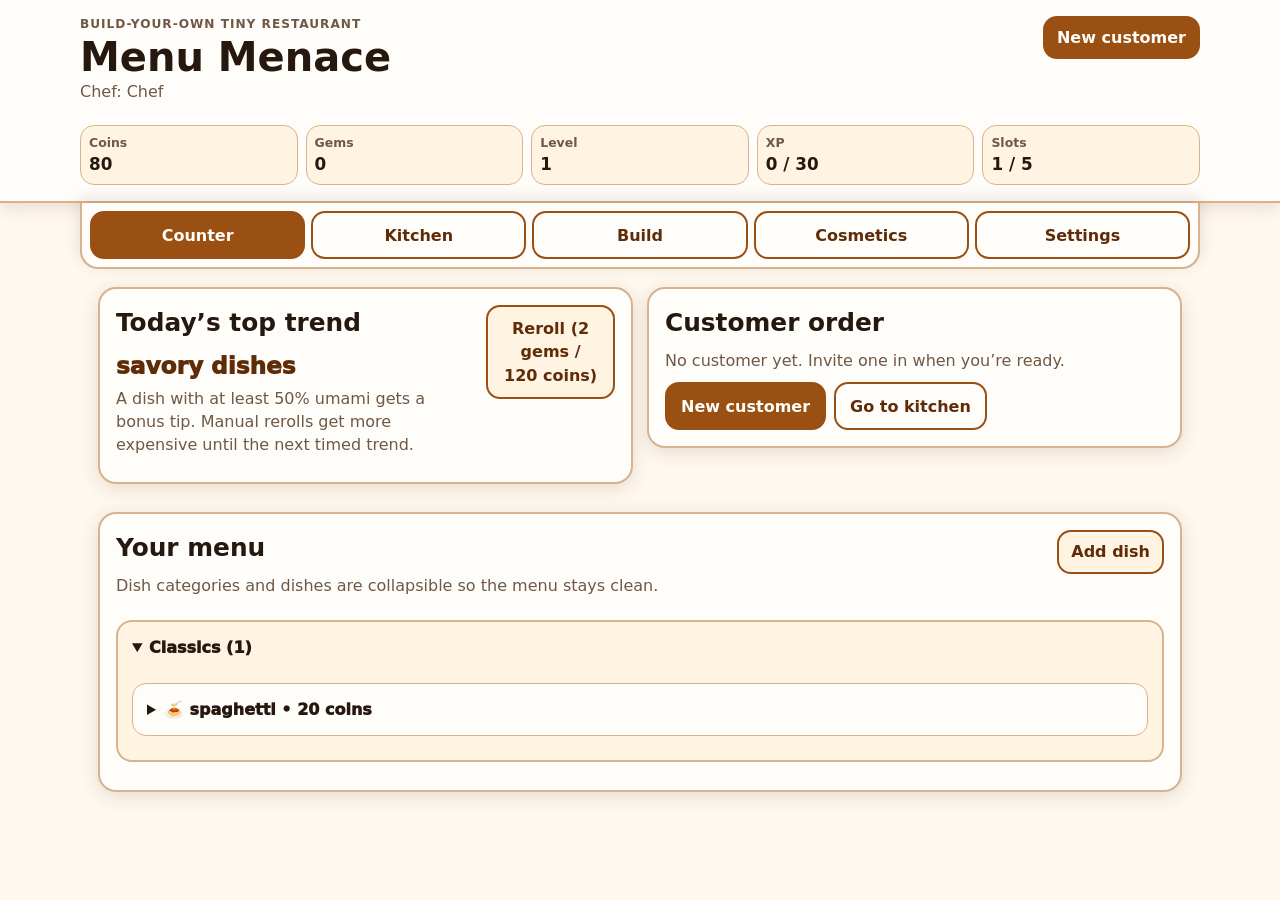
==== index.html @ 8233a8cf "Add files via upload" ====
<!doctype html>
<html lang="en">
<head>
  <meta charset="utf-8">
  <meta name="viewport" content="width=device-width, initial-scale=1, viewport-fit=cover">
  <title>Menu Menace</title>
  <link rel="stylesheet" href="style.css">
  <script src="script.js" defer></script>
</head>
<body>
  <a class="skip-link" href="#main-content">Skip to game</a>

  <header class="app-header">
    <div class="hero-row">
      <div>
        <p class="eyebrow">build-your-own tiny restaurant</p>
        <h1 id="game-title">Menu Menace</h1>
        <p id="chef-line" class="muted">Chef: Chef</p>
      </div>
      <button type="button" id="quick-customer" class="primary compact">New customer</button>
    </div>

    <section class="stats" aria-label="Restaurant stats">
      <div class="stat"><span>Coins</span><strong id="coins-stat">0</strong></div>
      <div class="stat"><span>Gems</span><strong id="gems-stat">0</strong></div>
      <div class="stat"><span>Level</span><strong id="level-stat">1</strong></div>
      <div class="stat"><span>XP</span><strong id="xp-stat">0 / 30</strong></div>
      <div class="stat"><span>Slots</span><strong id="slot-stat">0 / 5</strong></div>
    </section>
  </header>

  <nav class="tabs" aria-label="Game tabs">
    <button type="button" class="tab-button" data-tab="front" aria-selected="true">Counter</button>
    <button type="button" class="tab-button" data-tab="kitchen" aria-selected="false">Kitchen</button>
    <button type="button" class="tab-button" data-tab="customize" aria-selected="false">Build</button>
    <button type="button" class="tab-button" data-tab="cosmetics" aria-selected="false">Cosmetics</button>
    <button type="button" class="tab-button" data-tab="settings" aria-selected="false">Settings</button>
  </nav>

  <main id="main-content">
    <div id="status-message" class="status-message" role="status" aria-live="polite"></div>
    <div id="error-message" class="error-message" role="alert" hidden></div>

    <section id="front" class="tab-panel">
      <article class="card top-card">
        <div>
          <h2>Today’s top trend</h2>
          <p id="trend-text" class="trend-text">Loading...</p>
          <p id="trend-help" class="muted">Trends only use flavor profiles you created or kept.</p>
        </div>
        <button type="button" id="reroll-trend" class="secondary">Reroll</button>
      </article>

      <article class="card">
        <h2>Customer order</h2>
        <div id="customer-bubble" class="speech" hidden>
          <button type="button" id="close-bubble" class="bubble-close" aria-label="Close dialogue">×</button>
          <p id="customer-text"></p>
          <div id="customer-reward" class="reward-line" hidden></div>
        </div>
        <p id="no-order-text" class="muted">No customer yet. Invite one in when you’re ready.</p>
        <div class="button-row">
          <button type="button" id="new-customer" class="primary">New customer</button>
          <button type="button" id="go-kitchen">Go to kitchen</button>
        </div>
      </article>

      <article class="card">
        <div class="section-heading">
          <div>
            <h2>Your menu</h2>
            <p class="muted">Dish categories and dishes are collapsible so the menu stays clean.</p>
          </div>
          <button type="button" id="jump-build-dish" class="secondary compact">Add dish</button>
        </div>
        <div id="menu-list" class="accordion-list"></div>
      </article>
    </section>

    <section id="kitchen" class="tab-panel" hidden>
      <article class="card">
        <h2>Current order</h2>
        <p id="kitchen-order" class="order-text">No active order yet.</p>
        <div id="recipe-helper" class="recipe-helper"></div>
        <div class="button-row">
          <button type="button" id="use-recipe" class="secondary">Use recipe base</button>
          <button type="button" id="clear-pot" class="secondary">Clear pot</button>
        </div>
      </article>

      <article class="card">
        <h2>Cooking pot</h2>
        <p class="muted">Tap ingredients to add them. Dragging still works on computers.</p>
        <div id="pot" class="pot" aria-label="Cooking pot" tabindex="0"></div>
        <div class="button-row">
          <button type="button" id="serve-food" class="primary">Give to customer</button>
        </div>
      </article>

      <article class="card">
        <div class="section-heading">
          <div>
            <h2>Ingredients</h2>
            <p class="muted">Ingredients are grouped into collapsible categories.</p>
          </div>
          <button type="button" id="jump-build-ingredient" class="secondary compact">Add ingredient</button>
        </div>
        <div id="ingredient-buttons" class="accordion-list"></div>
      </article>
    </section>

    <section id="customize" class="tab-panel" hidden>
      <article class="card">
        <h2>Restaurant info</h2>
        <div class="form-grid">
          <label>Restaurant name
            <input id="restaurant-name" type="text" autocomplete="off">
          </label>
          <label>Chef name
            <input id="chef-name" type="text" autocomplete="off">
          </label>
        </div>
        <button type="button" id="save-names" class="primary">Save names</button>
      </article>

      <article class="card">
        <h2>Build from scratch</h2>
        <p class="muted">The game starts with one spaghetti example only. Icons/emojis are optional, and you can delete everything and make your own whole restaurant.</p>

        <details id="flavor-builder" class="builder-panel" open>
          <summary>1. Flavor profiles</summary>
          <p class="muted">Trends are picked only from this list. No spicy trend unless you add spicy.</p>
          <div class="form-grid">
            <label>Descriptor
              <input id="new-flavor-descriptor" type="text" placeholder="spicy">
            </label>
            <label>Noun form
              <input id="new-flavor-form" type="text" placeholder="heat">
            </label>
          </div>
          <button type="button" id="add-flavor">Add flavor</button>
          <div id="flavor-list" class="manage-list"></div>
        </details>

        <details id="ingredient-builder" class="builder-panel">
          <summary>2. Ingredients</summary>
          <div class="form-grid">
            <label>Ingredient name
              <input id="new-ingredient-name" type="text" placeholder="pepperoni">
            </label>
            <label>Collective/plural name
              <input id="new-ingredient-collective" type="text" placeholder="pepperoni slices">
            </label>
            <label>Optional icon / emoji
              <input id="new-ingredient-icon" type="text" placeholder="🍅" inputmode="text" autocomplete="off">
            </label>
            <label>Ingredient category
              <input id="new-ingredient-category" type="text" placeholder="Toppings" value="Ingredients">
            </label>
          </div>
          <fieldset>
            <legend>Flavor amounts</legend>
            <p class="muted small-text">Use 0 to 100. It does not have to add up perfectly.</p>
            <div id="ingredient-flavor-inputs" class="small-form-grid"></div>
          </fieldset>
          <button type="button" id="add-ingredient">Add ingredient</button>
          <div id="ingredient-manage-list" class="accordion-list"></div>
        </details>

        <details id="dish-builder" class="builder-panel">
          <summary>3. Dishes</summary>
          <div class="form-grid">
            <label>Dish name
              <input id="new-dish-name" type="text" placeholder="hamburger">
            </label>
            <label>Optional icon / emoji
              <input id="new-dish-icon" type="text" placeholder="🍔" inputmode="text" autocomplete="off">
            </label>
            <label>Dish category
              <input id="new-dish-category" type="text" placeholder="Sandwiches">
            </label>
            <label>Dish wording
              <select id="new-dish-kind">
                <option value="single">a/an dish, like a hamburger</option>
                <option value="collective">some dish, like some pizza or spaghetti</option>
              </select>
            </label>
            <label>Price in coins
              <input id="new-dish-price" type="number" min="1" value="25">
            </label>
          </div>
          <fieldset>
            <legend>Base recipe</legend>
            <div id="dish-base-ingredients" class="check-list"></div>
          </fieldset>
          <fieldset>
            <legend>Optional ingredients customers may request</legend>
            <div id="dish-optional-ingredients" class="check-list"></div>
          </fieldset>
          <button type="button" id="add-dish">Add dish</button>
          <div id="dish-manage-list" class="accordion-list"></div>
        </details>
      </article>
    </section>

    <section id="cosmetics" class="tab-panel" hidden>
      <article class="card">
        <h2>Cosmetics</h2>
        <p class="muted">Spend gems on restaurant looks. These only change the vibe, not the difficulty.</p>
        <div id="theme-list" class="theme-list"></div>
      </article>

      <article class="card">
        <h2>How to get gems</h2>
        <p>Level up by serving customers. Every level gives gems equal to your new level, so level 2 gives 2 gems, level 20 gives 20 gems, and so on.</p>
        <p class="muted">Rerolling trends can also spend gems, so save some if you want new themes.</p>
      </article>
    </section>

    <section id="settings" class="tab-panel" hidden>
      <article class="card">
        <h2>Menu slots</h2>
        <p id="slot-info"></p>
        <button type="button" id="buy-slot" class="primary">Buy next slot</button>
      </article>


      <article class="card">
        <h2>Save file</h2>
        <p class="muted">Export downloads a save named after your restaurant and chef, like <strong>Little Pizzeria - Maria.menu-menace-save.json</strong>.</p>
        <div class="button-row">
          <button type="button" id="export-save" class="primary">Export save</button>
          <label class="file-button">Import save
            <input id="import-save" type="file" accept=".json,.menu-menace-save,application/json">
          </label>
        </div>
        <textarea id="save-text" placeholder="Export text appears here for copy/paste backup."></textarea>
        <div class="button-row">
          <button type="button" id="copy-save-text" class="secondary">Copy save text</button>
          <button type="button" id="import-save-text" class="secondary">Import from text box</button>
        </div>
      </article>

      <article class="card danger-zone">
        <h2>Fresh starts</h2>
        <p class="muted">Starter reset gives you only the spaghetti example. Blank start removes every flavor, ingredient, and dish.</p>
        <div class="button-row">
          <button type="button" id="reset-starter" class="danger">Reset to spaghetti starter</button>
          <button type="button" id="start-blank" class="danger">Start totally blank</button>
        </div>
      </article>
    </section>
  </main>


  <div id="edit-modal" class="modal-backdrop" hidden>
    <div class="modal-card" role="dialog" aria-modal="true" aria-labelledby="modal-title">
      <h2 id="modal-title">Edit details</h2>
      <div id="modal-body"></div>
      <div class="button-row modal-actions">
        <button type="button" id="modal-save" class="primary">Save changes</button>
        <button type="button" id="modal-cancel" class="secondary">Cancel</button>
      </div>
    </div>
  </div>

  <noscript>
    <div class="noscript-warning">This game needs JavaScript enabled. Open index.html in Safari or Chrome from the unzipped folder.</div>
  </noscript>
</body>
</html>
---- style.css ----
:root {
  --bg: #fff8ef;
  --panel: #fffdf9;
  --panel-soft: #fff3e2;
  --text: #26180f;
  --muted: #6f5845;
  --border: #d7b38d;
  --accent: #9a4f13;
  --accent-strong: #5f2c08;
  --good: #126d3b;
  --danger: #a82121;
  --shadow: rgba(78, 40, 12, .14);
  --radius: 18px;
}

body.theme-berry {
  --bg: #fff2f8;
  --panel: #fffafd;
  --panel-soft: #ffe4f1;
  --border: #d99abb;
  --accent: #a31862;
  --accent-strong: #67103f;
  --shadow: rgba(83, 13, 52, .14);
}

body.theme-mint {
  --bg: #effcf5;
  --panel: #fbfffd;
  --panel-soft: #ddf8e9;
  --border: #8bcda9;
  --accent: #08713d;
  --accent-strong: #044b29;
  --shadow: rgba(0, 76, 40, .14);
}

body.theme-lavender {
  --bg: #faf5ff;
  --panel: #fffbff;
  --panel-soft: #f1e4ff;
  --border: #c4a0e8;
  --accent: #7c3ca2;
  --accent-strong: #4c176b;
  --shadow: rgba(74, 18, 105, .14);
}

body.theme-night {
  --bg: #101827;
  --panel: #1b2535;
  --panel-soft: #111827;
  --text: #fffaf3;
  --muted: #d6d3cc;
  --border: #4a5b73;
  --accent: #93c5fd;
  --accent-strong: #dbeafe;
  --good: #8ff0b5;
  --danger: #fca5a5;
  --shadow: rgba(0, 0, 0, .3);
}

* { box-sizing: border-box; }
html { scroll-behavior: smooth; }
body {
  margin: 0;
  background: var(--bg);
  color: var(--text);
  font-family: system-ui, -apple-system, BlinkMacSystemFont, "Segoe UI", sans-serif;
  line-height: 1.45;
  padding-bottom: 84px;
}

.skip-link {
  position: absolute;
  left: -999px;
  top: 8px;
  background: var(--accent);
  color: var(--panel);
  padding: 10px;
  border-radius: 10px;
  z-index: 100;
}
.skip-link:focus { left: 8px; }

.app-header {
  background: var(--panel);
  border-bottom: 2px solid var(--border);
  box-shadow: 0 4px 16px var(--shadow);
  padding: 16px;
}

.hero-row {
  display: flex;
  align-items: start;
  justify-content: space-between;
  gap: 12px;
  max-width: 1120px;
  margin: 0 auto 12px;
}

h1, h2, h3, p { margin-top: 0; }
h1 { margin-bottom: 2px; font-size: clamp(1.55rem, 5vw, 2.5rem); line-height: 1.05; }
h2 { margin-bottom: 8px; font-size: clamp(1.22rem, 3.2vw, 1.55rem); }
h3 { margin-bottom: 6px; font-size: 1.05rem; }
p { margin-bottom: 10px; }

.eyebrow {
  margin-bottom: 2px;
  color: var(--muted);
  font-size: .76rem;
  font-weight: 900;
  letter-spacing: .08em;
  text-transform: uppercase;
}

.muted { color: var(--muted); }
.small-text { font-size: .92rem; }

.stats {
  display: grid;
  grid-template-columns: repeat(5, minmax(0, 1fr));
  gap: 8px;
  max-width: 1120px;
  margin: 0 auto;
}

.stat {
  background: var(--panel-soft);
  border: 1px solid var(--border);
  border-radius: 14px;
  padding: 8px;
  min-height: 58px;
}
.stat span {
  display: block;
  color: var(--muted);
  font-size: .78rem;
  font-weight: 800;
}
.stat strong { display: block; font-size: 1.05rem; }

.tabs {
  position: fixed;
  left: 0;
  right: 0;
  bottom: 0;
  z-index: 20;
  display: grid;
  grid-template-columns: repeat(5, 1fr);
  gap: 6px;
  padding: 8px max(8px, env(safe-area-inset-left)) max(8px, env(safe-area-inset-bottom)) max(8px, env(safe-area-inset-right));
  background: var(--panel);
  border-top: 2px solid var(--border);
  box-shadow: 0 -4px 16px var(--shadow);
}

main {
  max-width: 1120px;
  margin: 0 auto;
  padding: 14px;
}

.tab-panel[hidden] { display: none; }

.card {
  background: var(--panel);
  border: 2px solid var(--border);
  border-radius: var(--radius);
  box-shadow: 0 4px 18px var(--shadow);
  padding: 16px;
  margin-bottom: 14px;
}

.top-card, .section-heading {
  display: flex;
  justify-content: space-between;
  align-items: start;
  gap: 12px;
}

button, input, select, textarea { font: inherit; }
button, .file-button {
  border: 2px solid var(--accent);
  border-radius: 14px;
  background: var(--panel);
  color: var(--accent-strong);
  cursor: pointer;
  font-weight: 850;
  min-height: 48px;
  padding: 10px 14px;
  text-align: center;
}
button:hover, button:focus-visible, .file-button:hover, .file-button:focus-within,
input:focus, select:focus, textarea:focus, summary:focus-visible {
  outline: 4px solid var(--border);
  outline-offset: 2px;
}
button.primary, button[aria-selected="true"] {
  background: var(--accent);
  color: var(--panel);
}
button.secondary { background: var(--panel-soft); }
button.danger { border-color: var(--danger); color: var(--danger); }
button.compact { min-height: 42px; padding: 8px 12px; }
button:disabled { opacity: .55; cursor: not-allowed; }

.button-row {
  display: flex;
  flex-wrap: wrap;
  gap: 8px;
  align-items: center;
}

.status-message:not(:empty), .error-message, .noscript-warning {
  border-radius: 14px;
  padding: 12px;
  margin-bottom: 12px;
  font-weight: 800;
}
.status-message:not(:empty) { background: var(--panel-soft); border: 2px solid var(--border); }
.error-message, .noscript-warning { background: #fff1f1; border: 2px solid var(--danger); color: #691515; }

.speech {
  position: relative;
  background: var(--panel-soft);
  border: 3px solid var(--accent);
  border-radius: 18px;
  padding: 14px 48px 14px 14px;
  margin-bottom: 12px;
}
.speech p { margin: 0; font-size: 1.05rem; font-weight: 700; }
.reward-line {
  margin-top: 10px;
  padding-top: 10px;
  border-top: 2px solid var(--border);
  color: var(--good);
  font-weight: 950;
}
.bubble-close {
  position: absolute;
  top: 8px;
  right: 8px;
  min-height: 34px;
  width: 34px;
  padding: 0;
  border-radius: 50%;
}

.trend-text {
  font-size: 1.45rem;
  font-weight: 950;
  color: var(--accent-strong);
  margin-bottom: 4px;
}

.form-grid, .small-form-grid {
  display: grid;
  grid-template-columns: repeat(auto-fit, minmax(210px, 1fr));
  gap: 10px;
  margin-bottom: 12px;
}
.small-form-grid { grid-template-columns: repeat(auto-fit, minmax(135px, 1fr)); }
label { display: grid; gap: 5px; font-weight: 800; }
input, select, textarea {
  width: 100%;
  border: 2px solid var(--border);
  border-radius: 12px;
  background: var(--panel);
  color: var(--text);
  min-height: 46px;
  padding: 10px;
}
textarea { min-height: 160px; resize: vertical; margin-top: 10px; font-family: ui-monospace, SFMono-Regular, Menlo, monospace; font-size: .9rem; }
fieldset {
  border: 2px solid var(--border);
  border-radius: 14px;
  padding: 12px;
  margin: 12px 0;
}
legend { font-weight: 950; }

.builder-panel, .accordion {
  border: 2px solid var(--border);
  border-radius: 16px;
  background: var(--panel-soft);
  margin: 12px 0;
  overflow: hidden;
}
.builder-panel > summary, .accordion > summary, .dish-detail > summary {
  cursor: pointer;
  font-weight: 950;
  padding: 14px;
  min-height: 48px;
}
.builder-panel > *:not(summary), .accordion-content {
  padding: 0 14px 14px;
}
.accordion-list { display: grid; gap: 10px; }
.dish-detail {
  border: 1px solid var(--border);
  border-radius: 14px;
  background: var(--panel);
  margin: 10px 0;
  overflow: hidden;
}
.dish-body { padding: 0 14px 14px; }

.manage-list { display: grid; gap: 8px; margin-top: 12px; }
.manage-item, .ingredient-card, .tag {
  background: var(--panel);
  border: 1px solid var(--border);
  border-radius: 14px;
  padding: 10px;
}
.manage-item {
  display: grid;
  grid-template-columns: minmax(0, 1fr) auto;
  align-items: center;
  gap: 10px;
}
.manage-main { min-width: 0; }
.manage-actions { display: flex; flex-wrap: wrap; gap: 8px; justify-content: flex-end; }

.ingredient-grid {
  display: grid;
  grid-template-columns: repeat(auto-fit, minmax(240px, 1fr));
  gap: 8px;
}
.ingredient-card {
  width: 100%;
  text-align: left;
  color: var(--text);
  min-height: 74px;
  word-break: normal;
}
.ingredient-card strong, .item-name { display: block; margin-bottom: 4px; font-size: 1.06rem; }

.check-list {
  display: grid;
  grid-template-columns: repeat(auto-fit, minmax(190px, 1fr));
  gap: 8px;
}
.check-row {
  display: flex;
  align-items: center;
  gap: 8px;
  border: 1px solid var(--border);
  background: var(--panel);
  border-radius: 12px;
  padding: 8px;
  font-weight: 750;
}
.check-row input { width: 22px; height: 22px; min-height: 22px; }

.pot {
  min-height: 110px;
  border: 3px dashed var(--border);
  border-radius: 18px;
  background: var(--panel-soft);
  padding: 12px;
  display: flex;
  flex-wrap: wrap;
  gap: 8px;
  align-items: start;
  margin-bottom: 12px;
}
.pot.dragover { border-color: var(--accent); }
.pot-empty { margin: 0; color: var(--muted); font-weight: 800; }
.tag { display: inline-flex; gap: 8px; align-items: center; font-weight: 850; }
.tag button { min-height: 34px; padding: 4px 8px; border-radius: 10px; }

.recipe-helper ul { padding-left: 20px; margin-bottom: 12px; }
.order-text { font-weight: 800; }
.theme-list {
  display: grid;
  grid-template-columns: repeat(auto-fit, minmax(155px, 1fr));
  gap: 8px;
}
.theme-button { min-height: 76px; }

.file-button { display: inline-flex; align-items: center; justify-content: center; }
.file-button input { position: absolute; width: 1px; height: 1px; opacity: 0; pointer-events: none; }
.danger-zone { border-color: var(--danger); }

@media (min-width: 1050px) {
  body { padding-bottom: 0; }
  .tabs {
    position: sticky;
    top: 0;
    max-width: 1120px;
    margin: 0 auto;
    border: 2px solid var(--border);
    border-top: 0;
    border-radius: 0 0 18px 18px;
    padding: 8px;
  }
  main { padding: 18px; }
  .tab-panel {
    display: grid;
    grid-template-columns: repeat(2, minmax(0, 1fr));
    gap: 14px;
    align-items: start;
  }
  .tab-panel[hidden] { display: none; }
  .tab-panel > .card:nth-child(3), #customize > .card:nth-child(2), #settings > .card:nth-child(2), #settings > .card:nth-child(3), #cosmetics > .card:nth-child(1) {
    grid-column: 1 / -1;
  }
}

@media (max-width: 620px) {
  .app-header { padding: 12px; }
  .hero-row { display: block; }
  #quick-customer { width: 100%; margin-top: 10px; }
  .stats { grid-template-columns: repeat(2, minmax(0, 1fr)); }
  .stat:last-child { grid-column: 1 / -1; }
  .top-card, .section-heading { display: block; }
  .top-card button, .section-heading button, .button-row button, .file-button { width: 100%; }
  .manage-item { grid-template-columns: 1fr; }
  .manage-actions { justify-content: stretch; }
  .manage-actions button { flex: 1 1 120px; }
  .ingredient-grid { grid-template-columns: 1fr; }
  .tabs button { padding-left: 6px; padding-right: 6px; font-size: .92rem; }
}

.modal-backdrop {
  position: fixed;
  inset: 0;
  z-index: 50;
  background: rgba(20, 12, 6, .45);
  padding: 16px;
  overflow: auto;
}
.modal-card {
  max-width: 760px;
  margin: 24px auto;
  background: var(--panel);
  border: 2px solid var(--border);
  border-radius: var(--radius);
  box-shadow: 0 12px 40px rgba(0, 0, 0, .25);
  padding: 16px;
}
.modal-form {
  display: grid;
  gap: 12px;
}
.modal-form fieldset {
  margin: 0;
}
.modal-actions {
  margin-top: 14px;
}
@media (max-width: 620px) {
  .modal-backdrop { padding: 8px; }
  .modal-card { margin: 8px auto; padding: 12px; }
}
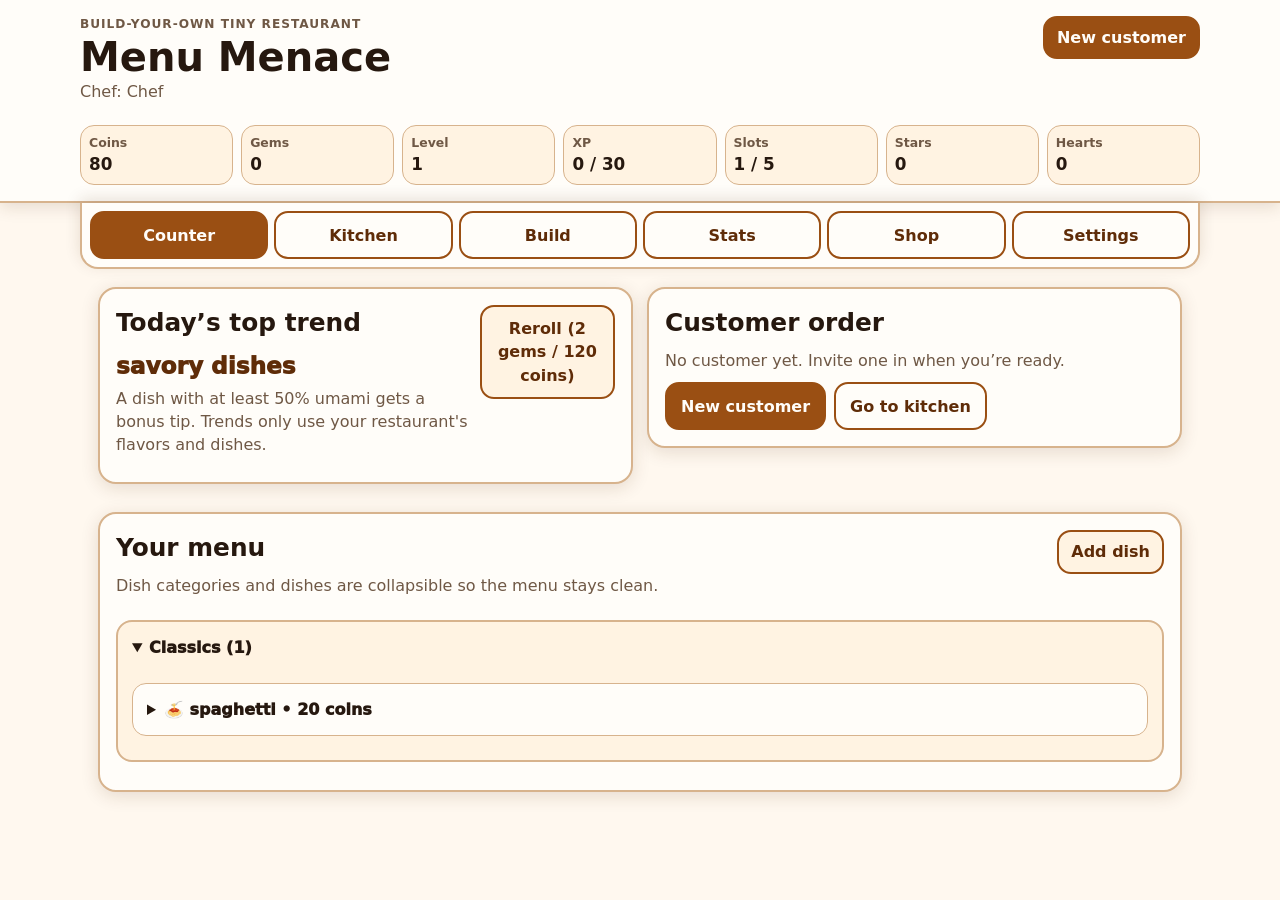
==== commit 215ed23e: "Add files via upload" ====
--- a/index.html
+++ b/index.html
@@ -26,6 +26,8 @@
       <div class="stat"><span>Level</span><strong id="level-stat">1</strong></div>
       <div class="stat"><span>XP</span><strong id="xp-stat">0 / 30</strong></div>
       <div class="stat"><span>Slots</span><strong id="slot-stat">0 / 5</strong></div>
+      <div class="stat"><span>Stars</span><strong id="stars-stat">0</strong></div>
+      <div class="stat"><span>Hearts</span><strong id="hearts-stat">0</strong></div>
     </section>
   </header>
 
@@ -33,7 +35,8 @@
     <button type="button" class="tab-button" data-tab="front" aria-selected="true">Counter</button>
     <button type="button" class="tab-button" data-tab="kitchen" aria-selected="false">Kitchen</button>
     <button type="button" class="tab-button" data-tab="customize" aria-selected="false">Build</button>
-    <button type="button" class="tab-button" data-tab="cosmetics" aria-selected="false">Cosmetics</button>
+    <button type="button" class="tab-button" data-tab="stats" aria-selected="false">Stats</button>
+    <button type="button" class="tab-button" data-tab="shop" aria-selected="false">Shop</button>
     <button type="button" class="tab-button" data-tab="settings" aria-selected="false">Settings</button>
   </nav>
 
@@ -187,6 +190,7 @@
             </label>
             <label>Price in coins
               <input id="new-dish-price" type="number" min="1" value="25">
+              <span id="new-dish-price-hint" class="price-hint">Pick ingredients to see an ideal price.</span>
             </label>
           </div>
           <fieldset>
@@ -203,17 +207,30 @@
       </article>
     </section>
 
-    <section id="cosmetics" class="tab-panel" hidden>
+    <section id="stats" class="tab-panel" hidden>
+      <article class="card">
+        <h2>Restaurant stats</h2>
+        <p class="muted">Hearts are little customer-love moments. Stars are your restaurant reputation.</p>
+        <div id="restaurant-stats"></div>
+      </article>
+      <article class="card">
+        <h2>Dish stats</h2>
+        <p class="muted">Dishes are grouped by category. Your top five dishes are shown first.</p>
+        <div id="dish-stats-list" class="accordion-list"></div>
+      </article>
+    </section>
+
+    <section id="shop" class="tab-panel" hidden>
+      <article class="card">
+        <h2>Upgrades shop</h2>
+        <p class="muted">Spend coins and gems on reputation boosts, heart boosts, menu slots, and restaurant cosmetics.</p>
+        <div id="upgrade-list" class="theme-list"></div>
+      </article>
+
       <article class="card">
         <h2>Cosmetics</h2>
-        <p class="muted">Spend gems on restaurant looks. These only change the vibe, not the difficulty.</p>
+        <p class="muted">Themes cost gems. They change the vibe, not the rules.</p>
         <div id="theme-list" class="theme-list"></div>
-      </article>
-
-      <article class="card">
-        <h2>How to get gems</h2>
-        <p>Level up by serving customers. Every level gives gems equal to your new level, so level 2 gives 2 gems, level 20 gives 20 gems, and so on.</p>
-        <p class="muted">Rerolling trends can also spend gems, so save some if you want new themes.</p>
       </article>
     </section>
 
--- a/style.css
+++ b/style.css
@@ -451,3 +451,85 @@
   .modal-backdrop { padding: 8px; }
   .modal-card { margin: 8px auto; padding: 12px; }
 }
+
+body.theme-sunset {
+  --bg: #fff3ea;
+  --panel: #fffdfb;
+  --panel-soft: #ffe1cf;
+  --border: #e5a06c;
+  --accent: #bd4b18;
+  --accent-strong: #742307;
+  --shadow: rgba(130, 54, 13, .16);
+}
+
+body.theme-ocean {
+  --bg: #eefbff;
+  --panel: #fbfeff;
+  --panel-soft: #dff7ff;
+  --border: #83c7dd;
+  --accent: #08718e;
+  --accent-strong: #03485c;
+  --shadow: rgba(0, 93, 122, .14);
+}
+
+body.theme-cocoa {
+  --bg: #fff8f1;
+  --panel: #fffdf9;
+  --panel-soft: #f3e1cf;
+  --border: #b98d69;
+  --accent: #74451f;
+  --accent-strong: #3e220f;
+  --shadow: rgba(66, 34, 13, .16);
+}
+
+.price-hint {
+  display: block;
+  margin-top: 6px;
+  font-size: .88rem;
+  font-weight: 850;
+  color: var(--muted);
+}
+.price-hint.ideal, .price-pill.ideal { color: var(--good); }
+.price-hint.cheap, .price-pill.cheap { color: #096d8f; }
+.price-hint.expensive, .price-pill.expensive { color: var(--accent-strong); }
+.price-pill {
+  display: inline-block;
+  margin-top: 4px;
+  padding: 3px 8px;
+  border: 1px solid var(--border);
+  border-radius: 999px;
+  background: var(--panel-soft);
+  font-size: .86rem;
+  font-weight: 850;
+}
+.stats-grid-big {
+  display: grid;
+  grid-template-columns: repeat(4, minmax(0, 1fr));
+  gap: 10px;
+}
+.mini-stat {
+  border: 1px solid var(--border);
+  background: var(--panel-soft);
+  border-radius: 14px;
+  padding: 12px;
+}
+.mini-stat strong {
+  display: block;
+  font-size: 1.15rem;
+}
+.mini-stat span {
+  display: block;
+  color: var(--muted);
+  font-size: .85rem;
+  font-weight: 800;
+}
+@media (min-width: 760px) {
+  .tabs { grid-template-columns: repeat(6, 1fr); }
+  .stats { grid-template-columns: repeat(7, minmax(0, 1fr)); }
+}
+@media (max-width: 759px) {
+  .tabs { grid-template-columns: repeat(3, 1fr); }
+  body { padding-bottom: 150px; }
+  .stats { grid-template-columns: repeat(2, minmax(0, 1fr)); }
+  .stats-grid-big { grid-template-columns: 1fr; }
+}
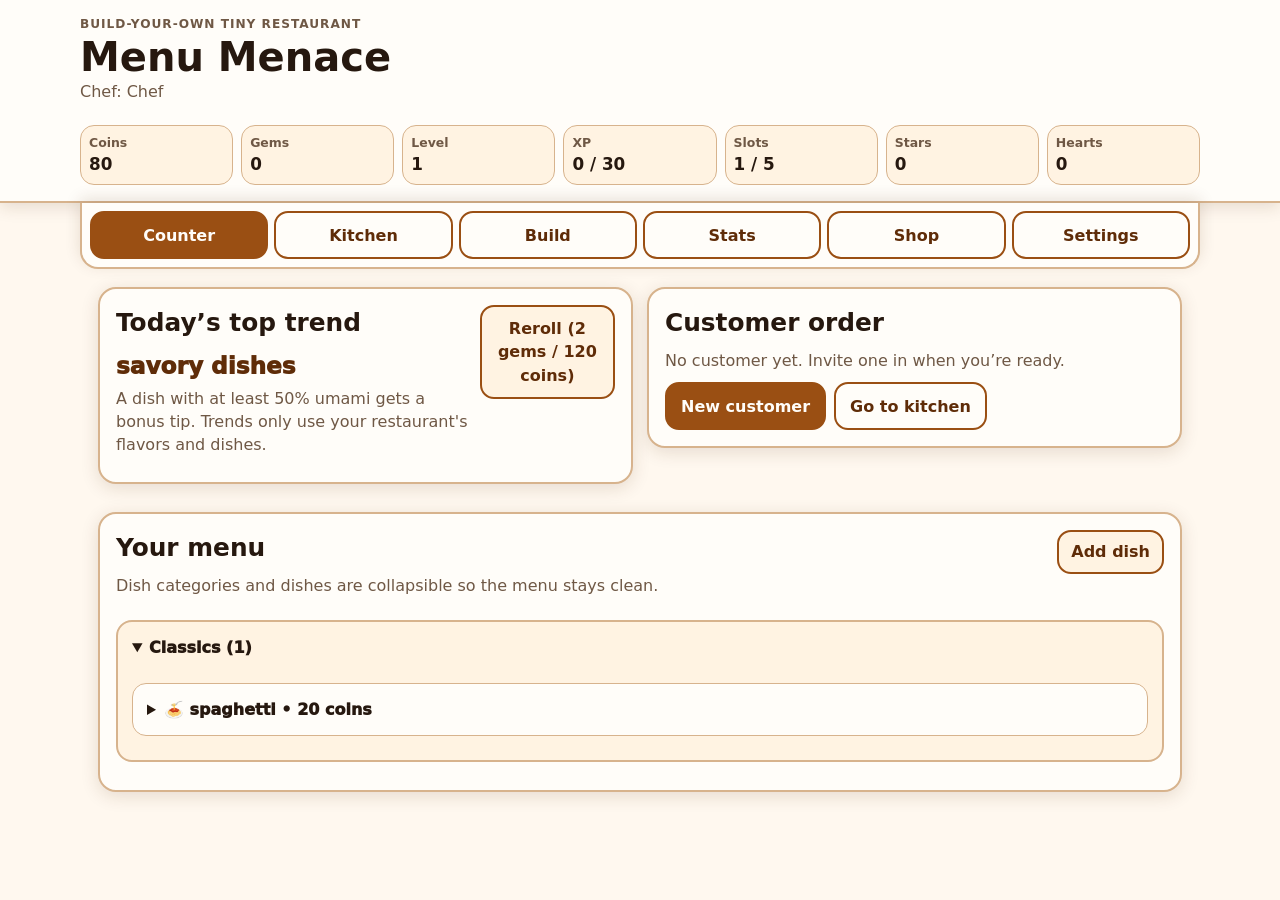
==== commit d7dfedf5: "Add files via upload" ====
--- a/index.html
+++ b/index.html
@@ -17,7 +17,6 @@
         <h1 id="game-title">Menu Menace</h1>
         <p id="chef-line" class="muted">Chef: Chef</p>
       </div>
-      <button type="button" id="quick-customer" class="primary compact">New customer</button>
     </div>
 
     <section class="stats" aria-label="Restaurant stats">
@@ -201,7 +200,13 @@
             <legend>Optional ingredients customers may request</legend>
             <div id="dish-optional-ingredients" class="check-list"></div>
           </fieldset>
-          <button type="button" id="add-dish">Add dish</button>
+          <fieldset>
+            <legend>Dish flavor profile</legend>
+            <p class="muted small-text">Tap Analyze after choosing ingredients. Menu Menace averages the ingredient flavors, then you can tweak the final dish profile before saving.</p>
+            <button type="button" id="analyze-new-dish" class="secondary">Analyze flavor profile</button>
+            <div id="new-dish-flavor-profile" class="flavor-profile-box"><p class="muted small-text">Pick recipe ingredients, then tap Analyze flavor profile.</p></div>
+          </fieldset>
+          <button type="button" id="add-dish">Finish adding dish</button>
           <div id="dish-manage-list" class="accordion-list"></div>
         </details>
       </article>
--- a/style.css
+++ b/style.css
@@ -533,3 +533,20 @@
   .stats { grid-template-columns: repeat(2, minmax(0, 1fr)); }
   .stats-grid-big { grid-template-columns: 1fr; }
 }
+
+
+.flavor-profile-box {
+  margin-top: 0.7rem;
+  padding: 0.75rem;
+  border: 1px solid var(--border);
+  border-radius: 16px;
+  background: rgba(255, 255, 255, 0.55);
+}
+
+.flavor-editor-grid label {
+  min-width: 0;
+}
+
+.flavor-editor-summary {
+  margin-bottom: 0;
+}
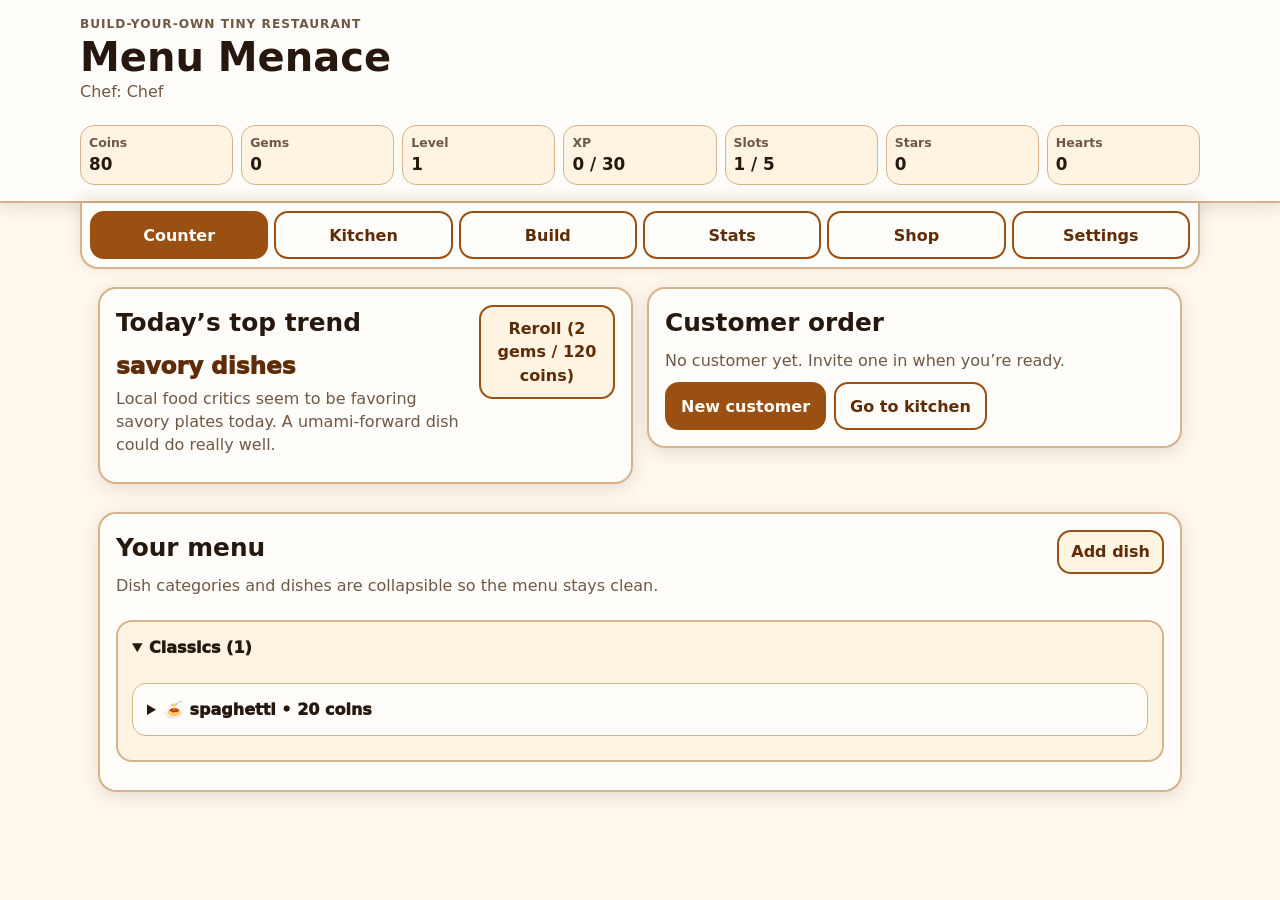
==== commit 83390c24: "Add files via upload" ====
--- a/index.html
+++ b/index.html
@@ -201,6 +201,20 @@
             <div id="dish-optional-ingredients" class="check-list"></div>
           </fieldset>
           <fieldset>
+            <legend>Substitutions customers may request</legend>
+            <p class="muted small-text">Optional: add swaps like corn tortilla → flour tortilla, regular bread → gluten-free bread, or beef patty → veggie patty.</p>
+            <div class="substitution-builder">
+              <label>Instead of
+                <select id="new-sub-from"></select>
+              </label>
+              <label>Use
+                <select id="new-sub-to"></select>
+              </label>
+              <button type="button" id="add-substitution" class="secondary compact">Add substitution</button>
+            </div>
+            <div id="new-substitution-list" class="substitution-list"><p class="muted small-text">No substitutions yet.</p></div>
+          </fieldset>
+          <fieldset>
             <legend>Dish flavor profile</legend>
             <p class="muted small-text">Tap Analyze after choosing ingredients. Menu Menace averages the ingredient flavors, then you can tweak the final dish profile before saving.</p>
             <button type="button" id="analyze-new-dish" class="secondary">Analyze flavor profile</button>
--- a/style.css
+++ b/style.css
@@ -550,3 +550,51 @@
 .flavor-editor-summary {
   margin-bottom: 0;
 }
+
+.mini-accordion {
+  margin: 0.45rem 0;
+  border: 1px solid var(--line);
+  border-radius: 14px;
+  background: rgba(255, 255, 255, 0.45);
+}
+
+.mini-accordion > summary {
+  padding: 0.65rem 0.8rem;
+  font-weight: 800;
+}
+
+.grouped-check-list {
+  display: grid;
+  grid-template-columns: repeat(auto-fit, minmax(180px, 1fr));
+  gap: 0.5rem;
+}
+
+.substitution-builder {
+  display: grid;
+  grid-template-columns: repeat(auto-fit, minmax(160px, 1fr));
+  gap: 0.75rem;
+  align-items: end;
+  margin: 0.5rem 0 0.75rem;
+}
+
+.substitution-row {
+  display: flex;
+  justify-content: space-between;
+  align-items: center;
+  gap: 0.75rem;
+  border: 1px solid var(--line);
+  border-radius: 14px;
+  padding: 0.65rem 0.75rem;
+  margin: 0.45rem 0;
+  background: rgba(255,255,255,0.55);
+}
+
+@media (max-width: 700px) {
+  .grouped-check-list {
+    grid-template-columns: 1fr;
+  }
+  .substitution-row {
+    align-items: stretch;
+    flex-direction: column;
+  }
+}
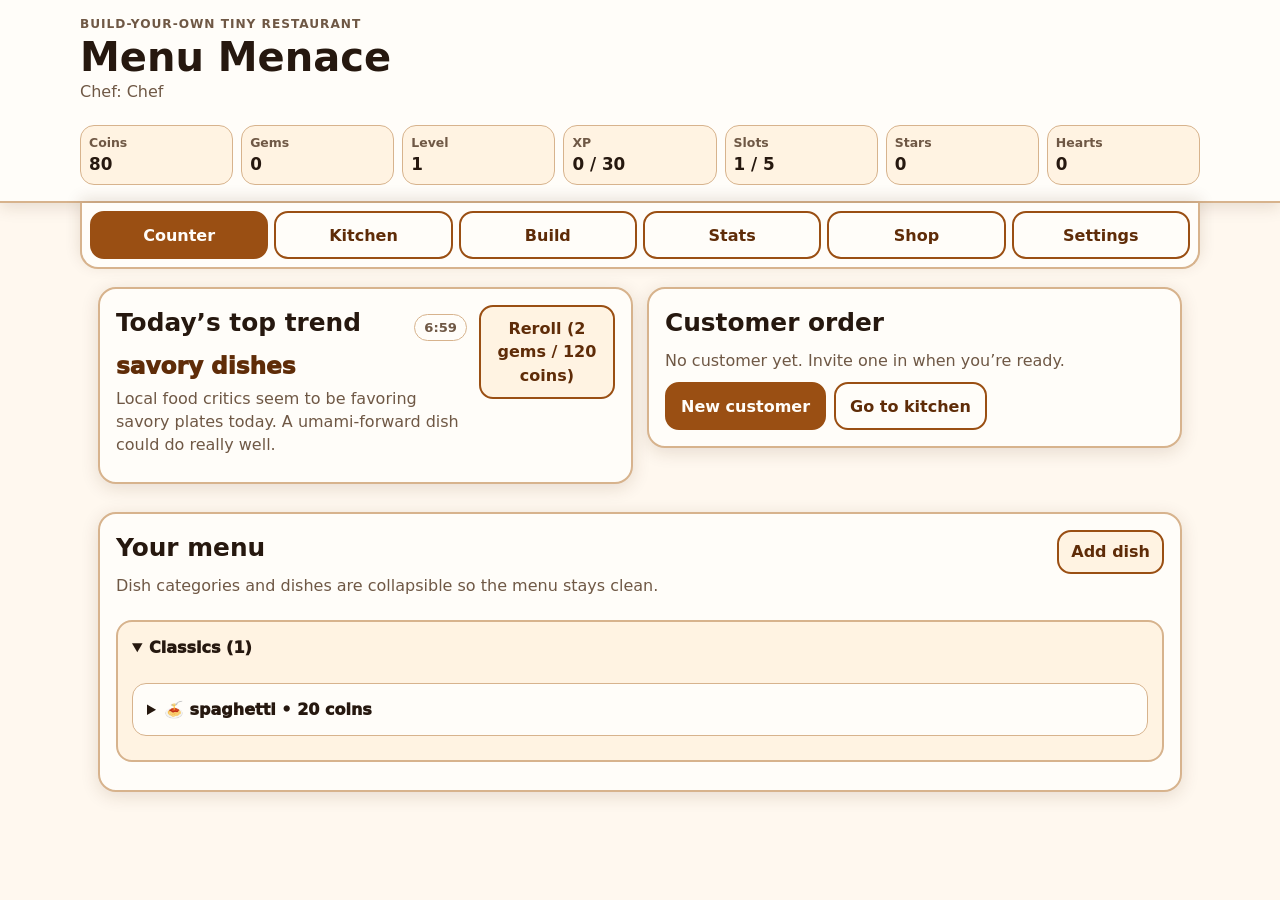
==== commit d3313015: "Add files via upload" ====
--- a/index.html
+++ b/index.html
@@ -46,9 +46,9 @@
     <section id="front" class="tab-panel">
       <article class="card top-card">
         <div>
-          <h2>Today’s top trend</h2>
+          <div class="trend-title-row"><h2>Today’s top trend</h2><span id="trend-countdown" class="trend-countdown" aria-label="Time until trend changes"></span></div>
           <p id="trend-text" class="trend-text">Loading...</p>
-          <p id="trend-help" class="muted">Trends only use flavor profiles you created or kept.</p>
+          <p id="trend-help" class="muted">Trends rotate every seven minutes.</p>
         </div>
         <button type="button" id="reroll-trend" class="secondary">Reroll</button>
       </article>
@@ -131,7 +131,7 @@
 
         <details id="flavor-builder" class="builder-panel" open>
           <summary>1. Flavor profiles</summary>
-          <p class="muted">Trends are picked only from this list. No spicy trend unless you add spicy.</p>
+          <p class="muted">Create flavor profiles with an adjective and noun, like fresh/freshness, creamy/cream, magical/magic, or fiery/dragon heat.</p>
           <div class="form-grid">
             <label>Descriptor
               <input id="new-flavor-descriptor" type="text" placeholder="spicy">
@@ -157,7 +157,9 @@
               <input id="new-ingredient-icon" type="text" placeholder="🍅" inputmode="text" autocomplete="off">
             </label>
             <label>Ingredient category
-              <input id="new-ingredient-category" type="text" placeholder="Toppings" value="Ingredients">
+              <input id="new-ingredient-category" type="text" placeholder="Search or create a category" value="Ingredients" list="ingredient-category-options" autocomplete="off">
+              <datalist id="ingredient-category-options"></datalist>
+              <span class="field-hint">Search existing categories, or type a new one.</span>
             </label>
           </div>
           <fieldset>
@@ -179,7 +181,9 @@
               <input id="new-dish-icon" type="text" placeholder="🍔" inputmode="text" autocomplete="off">
             </label>
             <label>Dish category
-              <input id="new-dish-category" type="text" placeholder="Sandwiches">
+              <input id="new-dish-category" type="text" placeholder="Search or create a category" list="dish-category-options" autocomplete="off">
+              <datalist id="dish-category-options"></datalist>
+              <span class="field-hint">Search existing categories, or type a new one.</span>
             </label>
             <label>Dish wording
               <select id="new-dish-kind">
@@ -221,6 +225,7 @@
             <div id="new-dish-flavor-profile" class="flavor-profile-box"><p class="muted small-text">Pick recipe ingredients, then tap Analyze flavor profile.</p></div>
           </fieldset>
           <button type="button" id="add-dish">Finish adding dish</button>
+          <div id="dish-slot-warning" class="inline-warning" hidden></div>
           <div id="dish-manage-list" class="accordion-list"></div>
         </details>
       </article>
@@ -241,6 +246,13 @@
 
     <section id="shop" class="tab-panel" hidden>
       <article class="card">
+        <h2>Menu slots</h2>
+        <p class="muted">Menu slots let you add more dishes to your restaurant.</p>
+        <p id="slot-info"></p>
+        <button type="button" id="buy-slot" class="primary">Buy next slot</button>
+      </article>
+
+      <article class="card">
         <h2>Upgrades shop</h2>
         <p class="muted">Spend coins and gems on reputation boosts, heart boosts, menu slots, and restaurant cosmetics.</p>
         <div id="upgrade-list" class="theme-list"></div>
@@ -254,13 +266,6 @@
     </section>
 
     <section id="settings" class="tab-panel" hidden>
-      <article class="card">
-        <h2>Menu slots</h2>
-        <p id="slot-info"></p>
-        <button type="button" id="buy-slot" class="primary">Buy next slot</button>
-      </article>
-
-
       <article class="card">
         <h2>Save file</h2>
         <p class="muted">Export downloads a save named after your restaurant and chef, like <strong>Little Pizzeria - Maria.menu-menace-save.json</strong>.</p>
--- a/style.css
+++ b/style.css
@@ -167,6 +167,25 @@
   box-shadow: 0 4px 18px var(--shadow);
   padding: 16px;
   margin-bottom: 14px;
+}
+
+
+.trend-title-row {
+  display: flex;
+  align-items: center;
+  justify-content: space-between;
+  gap: 12px;
+}
+
+.trend-countdown {
+  border: 1px solid var(--border);
+  border-radius: 999px;
+  color: var(--muted);
+  font-size: 0.82rem;
+  font-weight: 850;
+  line-height: 1;
+  padding: 6px 9px;
+  white-space: nowrap;
 }
 
 .top-card, .section-heading {
@@ -598,3 +617,151 @@
     flex-direction: column;
   }
 }
+
+
+.inline-warning {
+  margin-top: 0.8rem;
+  padding: 0.9rem;
+  border: 2px solid var(--accent);
+  border-radius: 16px;
+  background: color-mix(in srgb, var(--accent) 10%, white);
+}
+
+.inline-warning p {
+  margin: 0 0 0.7rem;
+}
+
+.inline-warning .button-row {
+  margin-top: 0.35rem;
+}
+
+body.theme-sunrise {
+  --bg: #2b1745;
+  --panel: #fff7ea;
+  --panel-soft: #ffe0b5;
+  --text: #241022;
+  --muted: #72523f;
+  --border: #f0a85b;
+  --accent: #d65a21;
+  --accent-strong: #7b1e48;
+  --shadow: rgba(51, 18, 61, .22);
+}
+
+body.theme-spring {
+  --bg: #f3fff2;
+  --panel: #ffffff;
+  --panel-soft: #e4ffd9;
+  --border: #a6d98f;
+  --accent: #4a8d25;
+  --accent-strong: #2d5716;
+  --shadow: rgba(48, 111, 35, .13);
+}
+
+body.theme-summer {
+  --bg: #fffbd9;
+  --panel: #fffef4;
+  --panel-soft: #fff0a8;
+  --border: #edc14a;
+  --accent: #c46a00;
+  --accent-strong: #744000;
+  --shadow: rgba(180, 112, 0, .13);
+}
+
+body.theme-autumn {
+  --bg: #fff1df;
+  --panel: #fffaf4;
+  --panel-soft: #f7cf9d;
+  --border: #c98245;
+  --accent: #9f3f12;
+  --accent-strong: #5d2108;
+  --shadow: rgba(112, 47, 10, .16);
+}
+
+body.theme-winter {
+  --bg: #edf8ff;
+  --panel: #fbfdff;
+  --panel-soft: #d6edff;
+  --border: #9bbdde;
+  --accent: #3f6f9f;
+  --accent-strong: #203b61;
+  --shadow: rgba(32, 69, 104, .14);
+}
+
+body.theme-ruby {
+  --bg: #fff1f3;
+  --panel: #fffafa;
+  --panel-soft: #ffdce3;
+  --border: #e28ca0;
+  --accent: #b51538;
+  --accent-strong: #6d0d22;
+  --shadow: rgba(130, 8, 35, .16);
+}
+
+body.theme-sapphire {
+  --bg: #eff6ff;
+  --panel: #fbfdff;
+  --panel-soft: #dbeafe;
+  --border: #8bb9ec;
+  --accent: #1d5ea8;
+  --accent-strong: #133965;
+  --shadow: rgba(24, 75, 135, .16);
+}
+
+body.theme-emerald {
+  --bg: #effdf5;
+  --panel: #fbfffd;
+  --panel-soft: #c9f6dc;
+  --border: #6ec595;
+  --accent: #087a45;
+  --accent-strong: #06482b;
+  --shadow: rgba(5, 90, 49, .16);
+}
+
+body.theme-amethyst {
+  --bg: #f7efff;
+  --panel: #fffbff;
+  --panel-soft: #ead8ff;
+  --border: #bd8ce8;
+  --accent: #7830a3;
+  --accent-strong: #461263;
+  --shadow: rgba(85, 25, 125, .18);
+}
+
+body.theme-dragon {
+  --bg: #1f1008;
+  --panel: #fff2df;
+  --panel-soft: #ffd3a1;
+  --text: #281407;
+  --muted: #74472c;
+  --border: #e1782f;
+  --accent: #c93b0e;
+  --accent-strong: #5e1404;
+  --shadow: rgba(65, 19, 0, .24);
+}
+
+body.theme-moon {
+  --bg: #111827;
+  --panel: #f8fbff;
+  --panel-soft: #e0e7ff;
+  --text: #171426;
+  --muted: #5b5f78;
+  --border: #a9b6e8;
+  --accent: #5b5bd6;
+  --accent-strong: #25256f;
+  --shadow: rgba(24, 24, 74, .22);
+}
+
+.flavor-editor-summary,
+.item-card .muted,
+.ingredient-button .muted {
+  overflow-wrap: anywhere;
+  white-space: normal;
+}
+
+.field-hint {
+  display: block;
+  margin-top: 0.3rem;
+  font-size: 0.9rem;
+  font-weight: 600;
+  opacity: 0.75;
+}
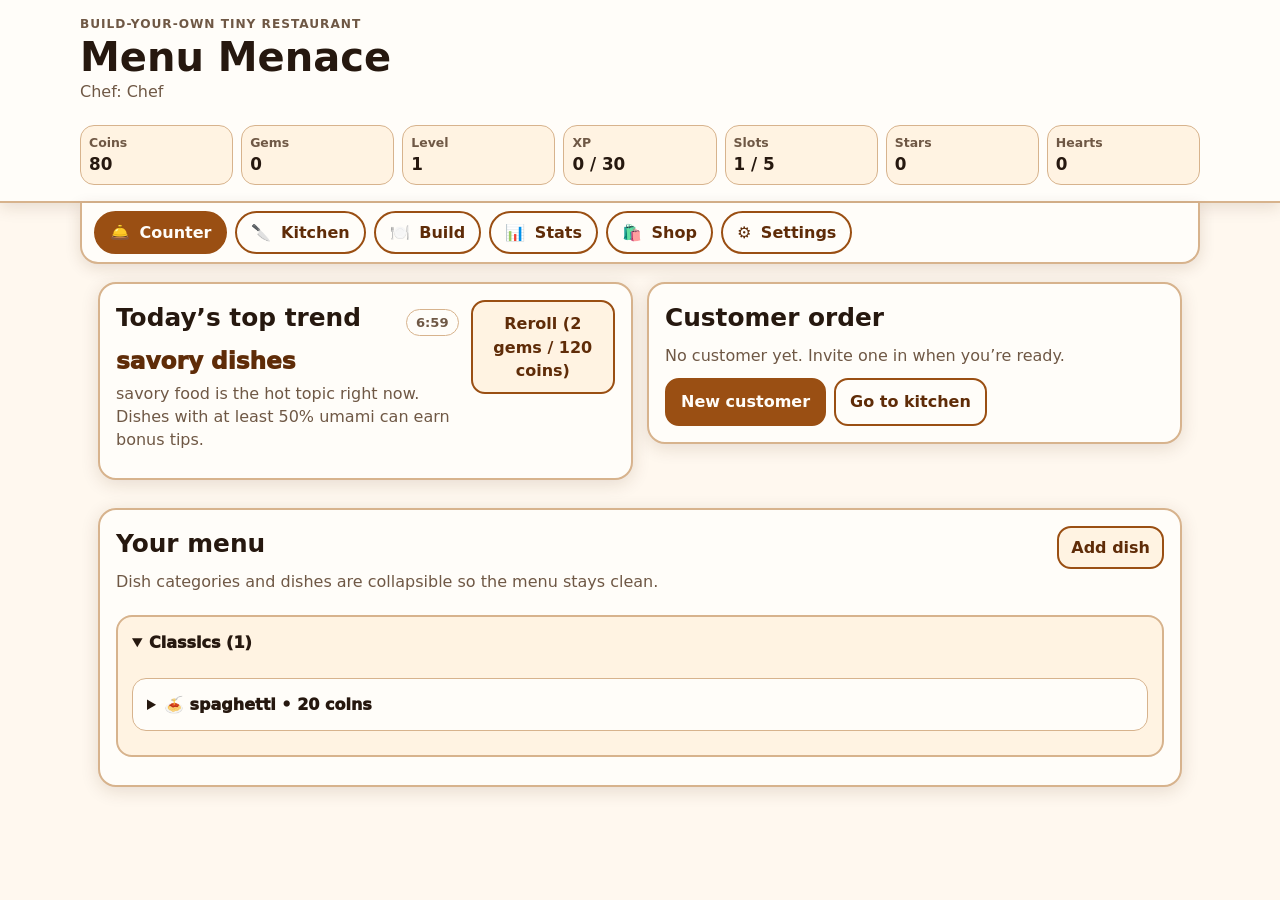
==== commit afa97a6c: "Add files via upload" ====
--- a/index.html
+++ b/index.html
@@ -31,12 +31,12 @@
   </header>
 
   <nav class="tabs" aria-label="Game tabs">
-    <button type="button" class="tab-button" data-tab="front" aria-selected="true">Counter</button>
-    <button type="button" class="tab-button" data-tab="kitchen" aria-selected="false">Kitchen</button>
-    <button type="button" class="tab-button" data-tab="customize" aria-selected="false">Build</button>
-    <button type="button" class="tab-button" data-tab="stats" aria-selected="false">Stats</button>
-    <button type="button" class="tab-button" data-tab="shop" aria-selected="false">Shop</button>
-    <button type="button" class="tab-button" data-tab="settings" aria-selected="false">Settings</button>
+    <button type="button" class="tab-button" data-tab="front" aria-selected="true"><span aria-hidden="true">🛎️</span> Counter</button>
+    <button type="button" class="tab-button" data-tab="kitchen" aria-selected="false"><span aria-hidden="true">🔪</span> Kitchen</button>
+    <button type="button" class="tab-button" data-tab="customize" aria-selected="false"><span aria-hidden="true">🍽️</span> Build</button>
+    <button type="button" class="tab-button" data-tab="stats" aria-selected="false"><span aria-hidden="true">📊</span> Stats</button>
+    <button type="button" class="tab-button" data-tab="shop" aria-selected="false"><span aria-hidden="true">🛍️</span> Shop</button>
+    <button type="button" class="tab-button" data-tab="settings" aria-selected="false"><span aria-hidden="true">⚙️</span> Settings</button>
   </nav>
 
   <main id="main-content">
--- a/style.css
+++ b/style.css
@@ -65,7 +65,7 @@
   color: var(--text);
   font-family: system-ui, -apple-system, BlinkMacSystemFont, "Segoe UI", sans-serif;
   line-height: 1.45;
-  padding-bottom: 84px;
+  padding-bottom: 0;
 }
 
 .skip-link {
@@ -138,18 +138,37 @@
 .stat strong { display: block; font-size: 1.05rem; }
 
 .tabs {
-  position: fixed;
-  left: 0;
-  right: 0;
-  bottom: 0;
+  position: sticky;
+  top: 0;
   z-index: 20;
-  display: grid;
-  grid-template-columns: repeat(5, 1fr);
-  gap: 6px;
-  padding: 8px max(8px, env(safe-area-inset-left)) max(8px, env(safe-area-inset-bottom)) max(8px, env(safe-area-inset-right));
-  background: var(--panel);
-  border-top: 2px solid var(--border);
-  box-shadow: 0 -4px 16px var(--shadow);
+  display: flex;
+  gap: 8px;
+  overflow-x: auto;
+  overflow-y: hidden;
+  -webkit-overflow-scrolling: touch;
+  overscroll-behavior-x: contain;
+  scrollbar-width: thin;
+  max-width: 1120px;
+  margin: 0 auto;
+  padding: 8px max(12px, env(safe-area-inset-left)) 8px max(12px, env(safe-area-inset-right));
+  background: var(--panel);
+  border-bottom: 2px solid var(--border);
+  box-shadow: 0 4px 16px var(--shadow);
+}
+.tabs::after {
+  content: "";
+  flex: 0 0 4px;
+}
+.tabs button {
+  flex: 0 0 auto;
+  min-width: max-content;
+  min-height: 42px;
+  padding: 8px 14px;
+  border-radius: 999px;
+  white-space: nowrap;
+}
+.tabs button span {
+  margin-right: 0.25rem;
 }
 
 main {
@@ -400,16 +419,11 @@
 .danger-zone { border-color: var(--danger); }
 
 @media (min-width: 1050px) {
-  body { padding-bottom: 0; }
   .tabs {
-    position: sticky;
-    top: 0;
-    max-width: 1120px;
-    margin: 0 auto;
-    border: 2px solid var(--border);
-    border-top: 0;
+    border-left: 2px solid var(--border);
+    border-right: 2px solid var(--border);
     border-radius: 0 0 18px 18px;
-    padding: 8px;
+    justify-content: flex-start;
   }
   main { padding: 18px; }
   .tab-panel {
@@ -436,7 +450,8 @@
   .manage-actions { justify-content: stretch; }
   .manage-actions button { flex: 1 1 120px; }
   .ingredient-grid { grid-template-columns: 1fr; }
-  .tabs button { padding-left: 6px; padding-right: 6px; font-size: .92rem; }
+  .tabs { padding-top: 7px; padding-bottom: 7px; }
+  .tabs button { font-size: .92rem; min-height: 40px; padding: 8px 12px; }
 }
 
 .modal-backdrop {
@@ -543,12 +558,9 @@
   font-weight: 800;
 }
 @media (min-width: 760px) {
-  .tabs { grid-template-columns: repeat(6, 1fr); }
   .stats { grid-template-columns: repeat(7, minmax(0, 1fr)); }
 }
 @media (max-width: 759px) {
-  .tabs { grid-template-columns: repeat(3, 1fr); }
-  body { padding-bottom: 150px; }
   .stats { grid-template-columns: repeat(2, minmax(0, 1fr)); }
   .stats-grid-big { grid-template-columns: 1fr; }
 }
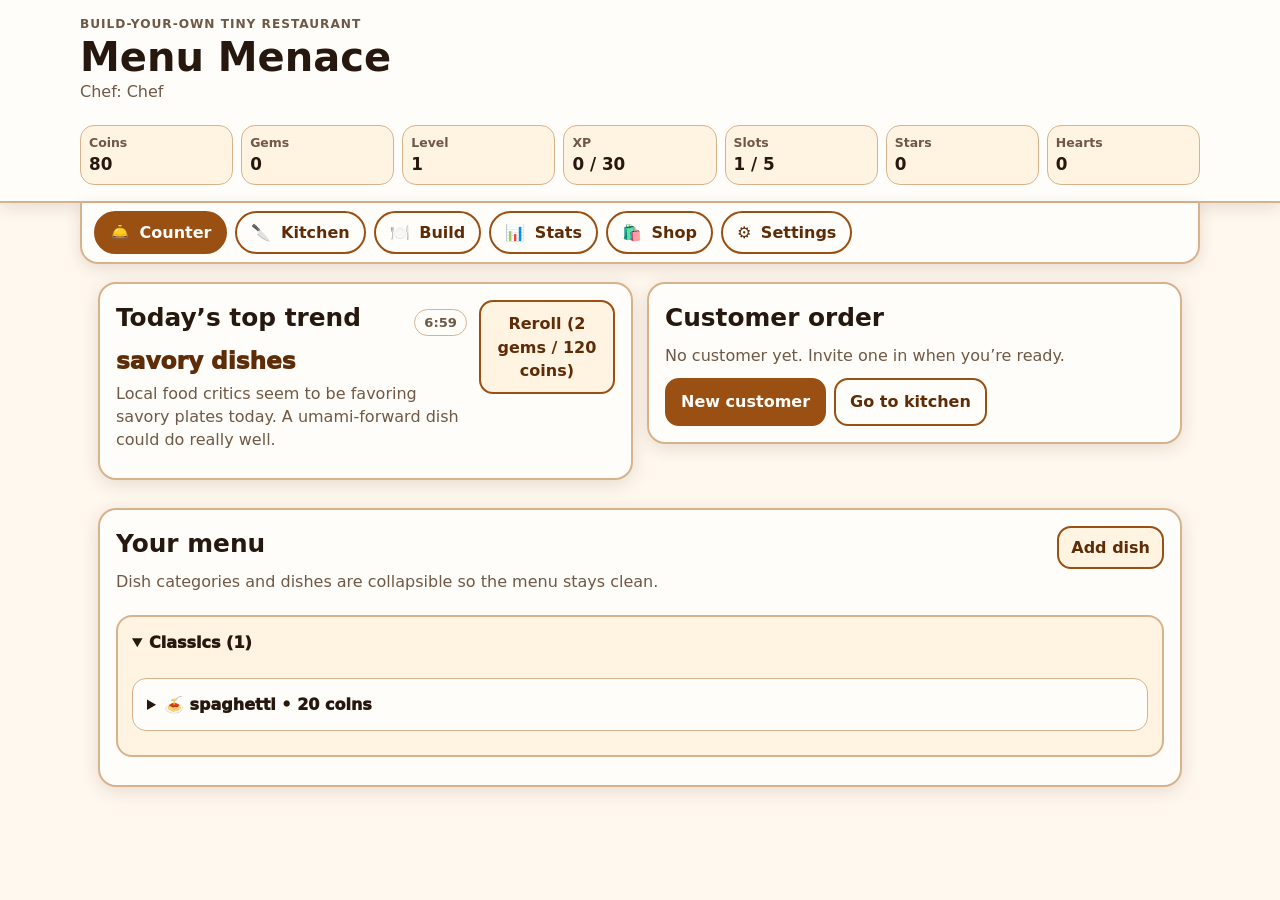
==== commit d5805a93: "Add files via upload" ====
--- a/index.html
+++ b/index.html
@@ -161,6 +161,12 @@
               <datalist id="ingredient-category-options"></datalist>
               <span class="field-hint">Search existing categories, or type a new one.</span>
             </label>
+            <label>This is a variety of
+              <select id="new-ingredient-variety-of">
+                <option value="">No parent ingredient</option>
+              </select>
+              <span class="field-hint">Optional: use this for cheddar as a variety of cheese, or beef broth as a variety of broth.</span>
+            </label>
           </div>
           <fieldset>
             <legend>Flavor amounts</legend>
@@ -184,6 +190,12 @@
               <input id="new-dish-category" type="text" placeholder="Search or create a category" list="dish-category-options" autocomplete="off">
               <datalist id="dish-category-options"></datalist>
               <span class="field-hint">Search existing categories, or type a new one.</span>
+            </label>
+            <label>This is a variety of
+              <select id="new-dish-variety-of">
+                <option value="">No parent dish</option>
+              </select>
+              <span class="field-hint">Optional: use this for penne Alfredo as a variety of pasta Alfredo.</span>
             </label>
             <label>Dish wording
               <select id="new-dish-kind">
